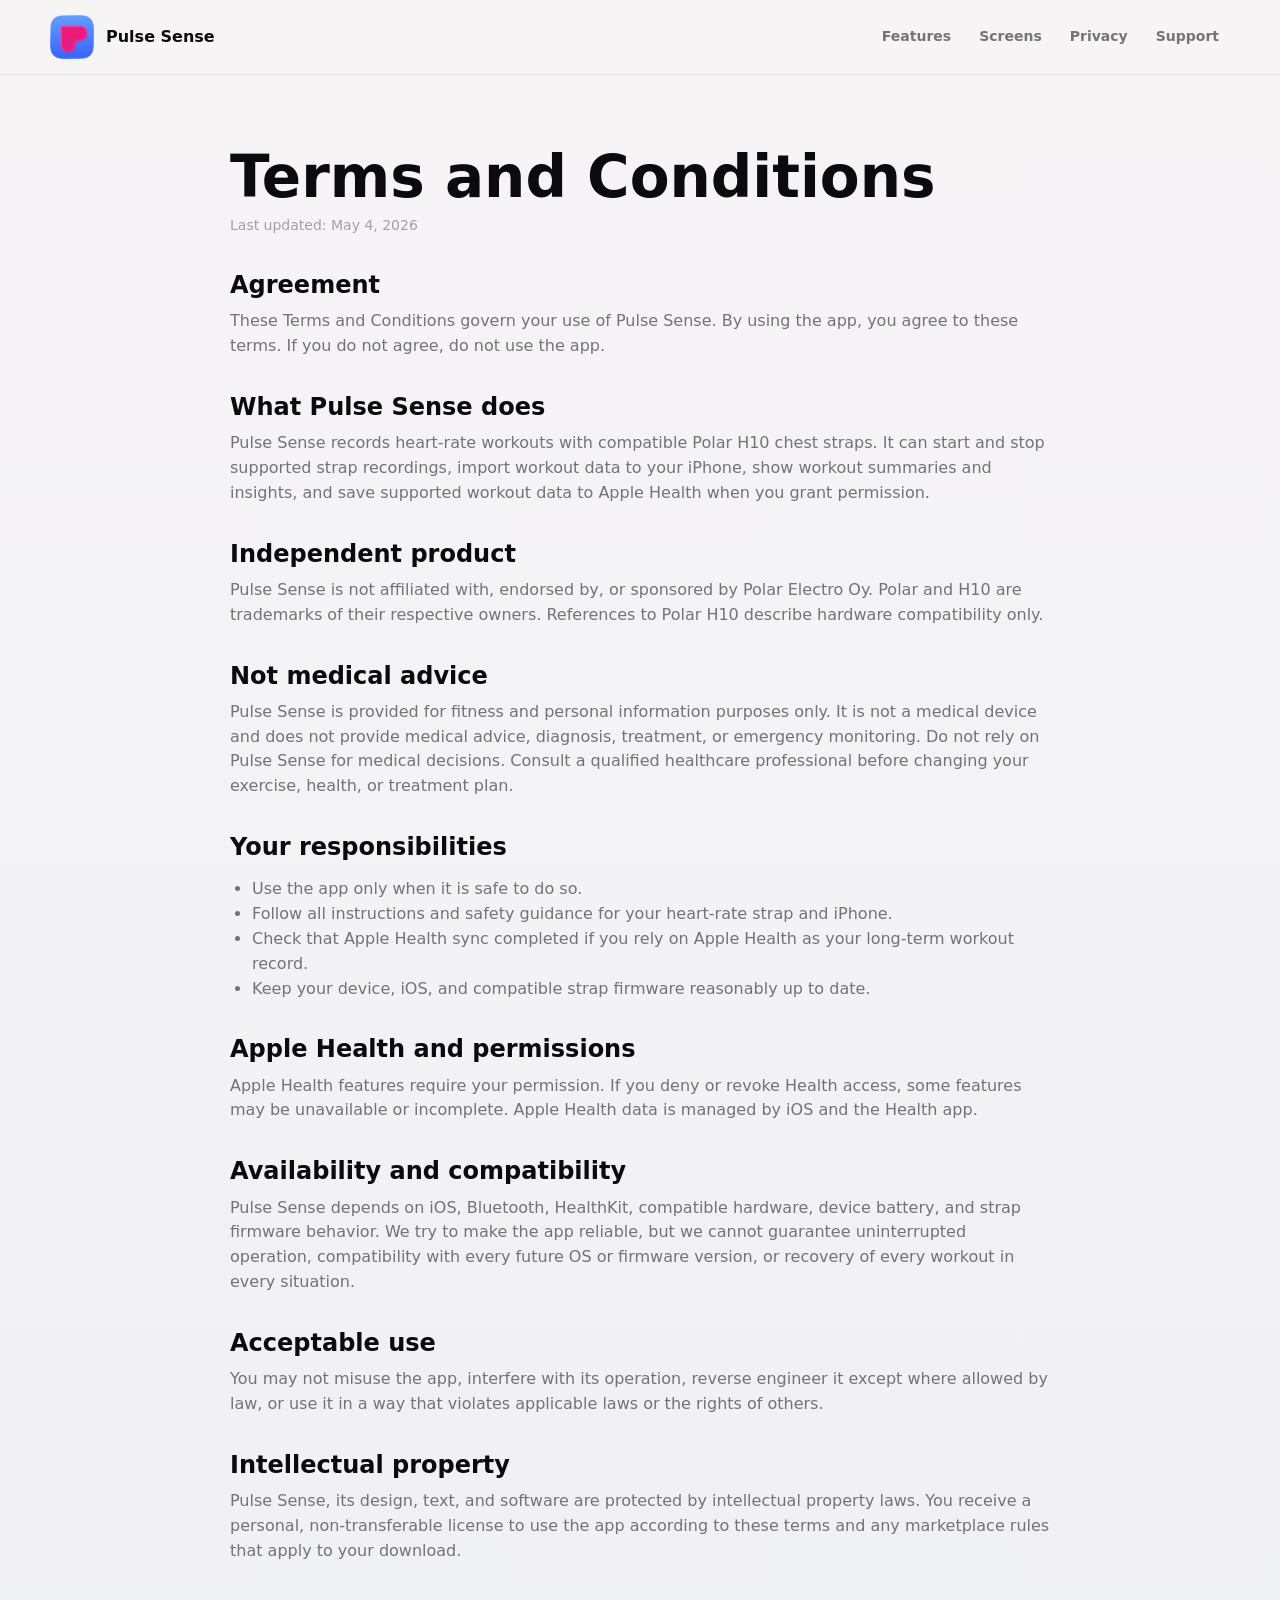
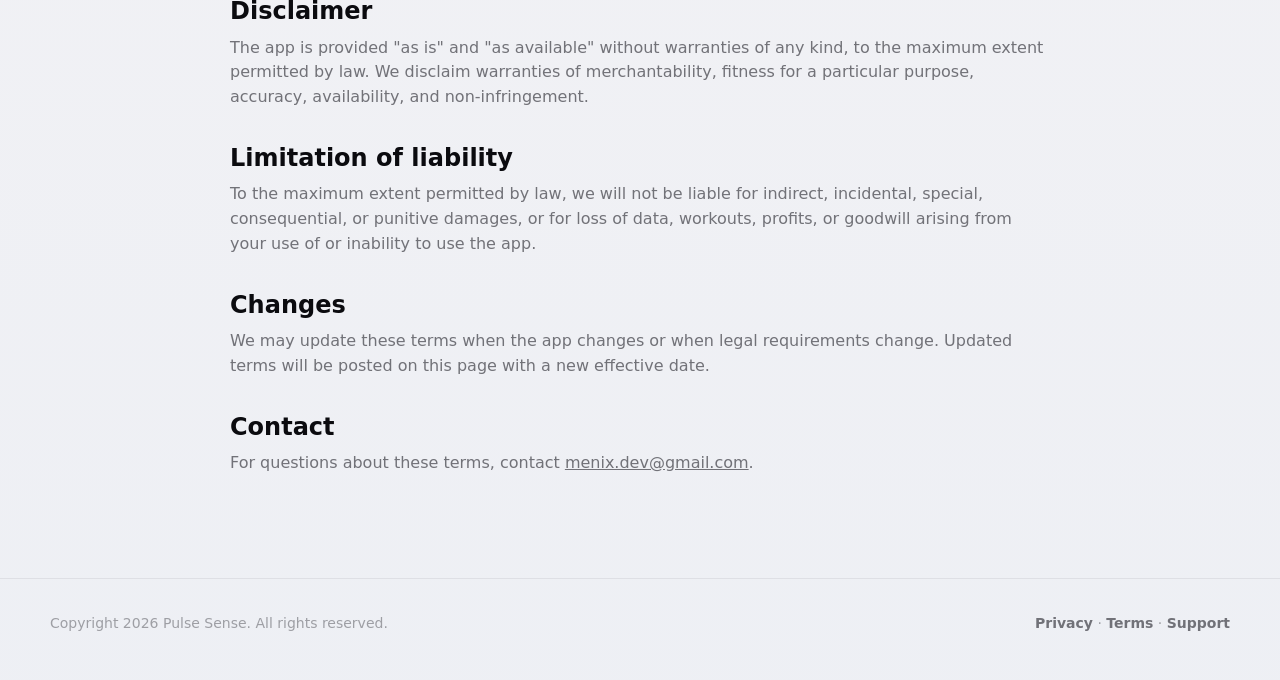
==== terms.html @ 3d3b9d9e "Initial public website" ====
<!doctype html>
<html lang="en">
<head>
  <meta charset="utf-8">
  <meta name="viewport" content="width=device-width, initial-scale=1">
  <title>Terms and Conditions - Pulse Sense</title>
  <meta name="description" content="Terms and Conditions for Pulse Sense.">
  <link rel="icon" href="Pulse_sense_logo.png" type="image/png">
  <link rel="apple-touch-icon" href="Pulse_sense_logo.png">
  <link rel="stylesheet" href="styles.css">
</head>
<body>
  <header class="topbar">
    <div class="shell nav">
      <a class="brand" href="index.html" aria-label="Pulse Sense home">
        <img class="brand-logo" src="Pulse_sense_logo.png" alt="" width="44" height="44">
        <span>Pulse Sense</span>
      </a>
      <nav class="links" aria-label="Primary navigation">
        <a href="index.html#features">Features</a>
        <a href="index.html#screens">Screens</a>
        <a href="privacy.html">Privacy</a>
        <a href="support.html">Support</a>
      </nav>
    </div>
  </header>

  <main class="shell legal">
    <h1>Terms and Conditions</h1>
    <p class="updated">Last updated: May 4, 2026</p>

    <h2>Agreement</h2>
    <p>These Terms and Conditions govern your use of Pulse Sense. By using the app, you agree to these terms. If you do not agree, do not use the app.</p>

    <h2>What Pulse Sense does</h2>
    <p>Pulse Sense records heart-rate workouts with compatible Polar H10 chest straps. It can start and stop supported strap recordings, import workout data to your iPhone, show workout summaries and insights, and save supported workout data to Apple Health when you grant permission.</p>

    <h2>Independent product</h2>
    <p>Pulse Sense is not affiliated with, endorsed by, or sponsored by Polar Electro Oy. Polar and H10 are trademarks of their respective owners. References to Polar H10 describe hardware compatibility only.</p>

    <h2>Not medical advice</h2>
    <p>Pulse Sense is provided for fitness and personal information purposes only. It is not a medical device and does not provide medical advice, diagnosis, treatment, or emergency monitoring. Do not rely on Pulse Sense for medical decisions. Consult a qualified healthcare professional before changing your exercise, health, or treatment plan.</p>

    <h2>Your responsibilities</h2>
    <ul>
      <li>Use the app only when it is safe to do so.</li>
      <li>Follow all instructions and safety guidance for your heart-rate strap and iPhone.</li>
      <li>Check that Apple Health sync completed if you rely on Apple Health as your long-term workout record.</li>
      <li>Keep your device, iOS, and compatible strap firmware reasonably up to date.</li>
    </ul>

    <h2>Apple Health and permissions</h2>
    <p>Apple Health features require your permission. If you deny or revoke Health access, some features may be unavailable or incomplete. Apple Health data is managed by iOS and the Health app.</p>

    <h2>Availability and compatibility</h2>
    <p>Pulse Sense depends on iOS, Bluetooth, HealthKit, compatible hardware, device battery, and strap firmware behavior. We try to make the app reliable, but we cannot guarantee uninterrupted operation, compatibility with every future OS or firmware version, or recovery of every workout in every situation.</p>

    <h2>Acceptable use</h2>
    <p>You may not misuse the app, interfere with its operation, reverse engineer it except where allowed by law, or use it in a way that violates applicable laws or the rights of others.</p>

    <h2>Intellectual property</h2>
    <p>Pulse Sense, its design, text, and software are protected by intellectual property laws. You receive a personal, non-transferable license to use the app according to these terms and any marketplace rules that apply to your download.</p>

    <h2>Disclaimer</h2>
    <p>The app is provided "as is" and "as available" without warranties of any kind, to the maximum extent permitted by law. We disclaim warranties of merchantability, fitness for a particular purpose, accuracy, availability, and non-infringement.</p>

    <h2>Limitation of liability</h2>
    <p>To the maximum extent permitted by law, we will not be liable for indirect, incidental, special, consequential, or punitive damages, or for loss of data, workouts, profits, or goodwill arising from your use of or inability to use the app.</p>

    <h2>Changes</h2>
    <p>We may update these terms when the app changes or when legal requirements change. Updated terms will be posted on this page with a new effective date.</p>

    <h2>Contact</h2>
    <p>For questions about these terms, contact <a href="mailto:menix.dev@gmail.com">menix.dev@gmail.com</a>.</p>
  </main>

  <footer class="footer">
    <div class="shell footer-row">
      <span>Copyright 2026 Pulse Sense. All rights reserved.</span>
      <span><a href="privacy.html">Privacy</a> · <a href="terms.html">Terms</a> · <a href="support.html">Support</a></span>
    </div>
  </footer>
</body>
</html>
---- styles.css ----
:root {
  color-scheme: light;

  /* Exact PulseSenseTheme.swift palette. */
  --accent-start: #e43653;
  --accent-end: #e2387a;
  --zone-1: #2eb5e0;
  --zone-2: #3dc9a8;
  --zone-3: #edb431;
  --zone-4: #e8534e;
  --zone-5: #a360e8;
  --good: #30b853;
  --warn: #f09a28;
  --danger: #ff3b30;
  --health-pink: #ff375f;

  --bg: #f4f4f7;
  --bg-top: #f7f4f5;
  --bg-bottom: #edeff4;
  --card: #fefeff;
  --ink: #0b0b0f;
  --text-2: rgba(60, 60, 67, 0.70);
  --text-3: rgba(60, 60, 67, 0.45);
  --separator: rgba(60, 60, 67, 0.09);
  --border-strong: rgba(11, 11, 15, 0.12);
  --hairline: rgba(11, 11, 15, 0.10);
  --shadow: 0 18px 42px rgba(16, 18, 36, 0.14);
  --soft-shadow: 0 10px 28px rgba(16, 18, 36, 0.08);
  --radius: 24px;
}

* {
  box-sizing: border-box;
}

html {
  scroll-behavior: smooth;
}

body {
  margin: 0;
  background:
    linear-gradient(180deg, rgba(247, 244, 245, 0.82), rgba(237, 239, 244, 0.92)),
    var(--bg);
  color: var(--ink);
  font-family: ui-sans-serif, system-ui, -apple-system, BlinkMacSystemFont, "SF Pro Text", "Segoe UI", sans-serif;
  line-height: 1.55;
  text-rendering: optimizeLegibility;
}

a {
  color: inherit;
}

a:focus-visible,
.button:focus-visible {
  outline: 3px solid rgba(46, 181, 224, 0.55);
  outline-offset: 3px;
}

img {
  display: block;
  max-width: 100%;
  height: auto;
}

.shell {
  width: min(1180px, calc(100% - 44px));
  margin: 0 auto;
}

.topbar {
  position: sticky;
  top: 0;
  z-index: 20;
  background: rgba(247, 244, 245, 0.86);
  border-bottom: 1px solid rgba(60, 60, 67, 0.10);
  backdrop-filter: blur(22px);
}

.nav {
  min-height: 74px;
  display: flex;
  align-items: center;
  justify-content: space-between;
  gap: 24px;
}

.brand {
  display: inline-flex;
  align-items: center;
  gap: 12px;
  text-decoration: none;
  font-weight: 760;
  letter-spacing: 0;
}

.brand-logo {
  width: 44px;
  height: 44px;
  border-radius: 12px;
}

.links {
  display: flex;
  align-items: center;
  justify-content: flex-end;
  gap: 6px;
  flex-wrap: wrap;
}

.links a {
  color: var(--text-2);
  text-decoration: none;
  font-size: 14px;
  font-weight: 680;
  padding: 9px 11px;
  border-radius: 999px;
}

.links a:hover {
  color: var(--ink);
  background: rgba(11, 11, 15, 0.055);
}

.hero {
  position: relative;
  overflow: hidden;
  padding: clamp(56px, 8vw, 112px) 0 clamp(56px, 7vw, 92px);
}

.hero::before {
  content: "";
  position: absolute;
  inset: -20% -10% auto auto;
  width: min(760px, 75vw);
  aspect-ratio: 1;
  background: radial-gradient(circle, rgba(226, 56, 122, 0.10), rgba(228, 54, 83, 0.035) 42%, transparent 68%);
  pointer-events: none;
}

.hero-grid {
  position: relative;
  display: grid;
  grid-template-columns: minmax(0, 0.92fr) minmax(360px, 1.08fr);
  align-items: center;
  gap: clamp(36px, 6vw, 84px);
}

.hero-copy {
  max-width: 660px;
}

.eyebrow,
.section-kicker {
  display: inline-flex;
  align-items: center;
  gap: 9px;
  margin: 0 0 18px;
  color: var(--text-2);
  font-size: 13px;
  font-weight: 780;
  letter-spacing: 0;
}

.status-dot {
  width: 9px;
  height: 9px;
  border-radius: 999px;
  background: var(--good);
}

h1,
h2,
h3,
p {
  margin-top: 0;
}

h1 {
  max-width: 720px;
  margin-bottom: 22px;
  font-size: clamp(48px, 6.6vw, 88px);
  line-height: 0.96;
  letter-spacing: 0;
}

h2 {
  margin-bottom: 18px;
  font-size: clamp(34px, 4.6vw, 62px);
  line-height: 1.02;
  letter-spacing: 0;
}

h3 {
  margin-bottom: 8px;
  font-size: 20px;
  line-height: 1.18;
  letter-spacing: 0;
}

.lead {
  max-width: 650px;
  margin-bottom: 30px;
  color: var(--text-2);
  font-size: clamp(18px, 2vw, 22px);
  line-height: 1.43;
}

.actions {
  display: flex;
  align-items: center;
  flex-wrap: wrap;
  gap: 12px;
}

.actions.compact {
  margin-top: 24px;
}

.button {
  display: inline-flex;
  align-items: center;
  justify-content: center;
  min-height: 48px;
  padding: 0 19px;
  border: 1px solid transparent;
  border-radius: 999px;
  font-size: 15px;
  font-weight: 780;
  text-decoration: none;
  white-space: nowrap;
  transition: background-color 160ms ease, border-color 160ms ease, transform 160ms ease;
}

.button.primary {
  color: #fff9fb;
  background: var(--ink);
  border-color: var(--ink);
}

.button.primary:hover {
  transform: translateY(-1px);
  background: #24242a;
  border-color: #24242a;
}

.button.secondary {
  color: var(--ink);
  background: transparent;
  border-color: var(--hairline);
}

.button.secondary:hover {
  background: rgba(254, 254, 255, 0.55);
  border-color: rgba(11, 11, 15, 0.18);
}

.button.large {
  min-height: 54px;
  padding-inline: 24px;
}

.hero-signals {
  display: grid;
  grid-template-columns: repeat(3, minmax(0, 1fr));
  gap: 18px;
  margin: 38px 0 0;
  padding: 24px 0 0;
  border-top: 1px solid var(--separator);
  list-style: none;
}

.hero-signals li {
  min-width: 0;
}

.hero-signals strong {
  display: block;
  margin-bottom: 4px;
  font-size: 14px;
  font-weight: 820;
}

.hero-signals span {
  display: block;
  color: var(--text-2);
  font-size: 13px;
  line-height: 1.4;
}

.hero-showcase {
  position: relative;
  min-height: clamp(560px, 72vw, 760px);
}

.phone-shot {
  position: absolute;
  margin: 0;
  overflow: visible;
}

.phone-shot img {
  display: block;
  width: 100%;
  height: auto;
}

.main-shot {
  width: min(345px, 54vw);
  right: 24%;
  top: 0;
  z-index: 2;
}

.side-shot {
  width: min(285px, 44vw);
  right: 0;
  top: 104px;
  z-index: 1;
  transform: rotate(3deg);
}

.section {
  padding: clamp(58px, 8vw, 104px) 0;
}

.split {
  display: grid;
  grid-template-columns: 190px minmax(0, 1fr);
  gap: clamp(24px, 5vw, 72px);
  align-items: start;
}

.split p,
.section-header p,
.download-panel p,
.legal p,
.legal li {
  color: var(--text-2);
}

.feature-band {
  background: rgba(254, 254, 255, 0.22);
  border-top: 1px solid var(--separator);
  border-bottom: 1px solid var(--separator);
}

.feature-list {
  margin-top: 42px;
  border-top: 1px solid var(--separator);
}

.feature-row {
  display: grid;
  grid-template-columns: 190px minmax(0, 1fr);
  gap: clamp(24px, 5vw, 72px);
  align-items: start;
  margin: 0;
  padding: 28px 0;
  border-bottom: 1px solid var(--separator);
}

.feature-index {
  color: var(--accent-start);
  font-size: 13px;
  font-weight: 840;
}

.feature-row h3 {
  max-width: 720px;
  font-size: clamp(24px, 3vw, 36px);
}

.feature-row p {
  max-width: 660px;
  margin: 0;
  color: var(--text-2);
  font-size: 17px;
  line-height: 1.55;
}

.screens-section {
  overflow: hidden;
  background:
    linear-gradient(180deg, rgba(254, 254, 255, 0.0), rgba(254, 254, 255, 0.24)),
    var(--bg);
}

.section-header {
  margin-bottom: 28px;
}

.section-header h2 {
  max-width: 760px;
}

.screen-gallery {
  display: grid;
  grid-template-columns: repeat(3, minmax(0, 1fr));
  gap: clamp(18px, 3vw, 34px);
  align-items: start;
  width: min(1180px, calc(100% - 44px));
  margin: 0 auto;
  padding: 8px 0 12px;
}

.screen-tile {
  display: flex;
  flex-direction: column;
  align-items: center;
  min-width: 0;
  margin: 0;
}

.screen-tile:nth-child(2),
.screen-tile:nth-child(5) {
  margin-top: 56px;
}

.screen-tile img {
  width: min(100%, 360px);
  height: auto;
}

.screen-tile figcaption {
  padding-top: 14px;
  color: var(--text-2);
  font-size: 13px;
  font-weight: 740;
  text-align: center;
}

.privacy-callout {
  background:
    linear-gradient(90deg, rgba(228, 54, 83, 0.045), rgba(163, 96, 232, 0.04)),
    rgba(254, 254, 255, 0.22);
  border-top: 1px solid var(--separator);
  border-bottom: 1px solid var(--separator);
}

.download-panel {
  padding: clamp(48px, 7vw, 78px) 0;
}

.download-grid {
  display: grid;
  grid-template-columns: minmax(0, 1fr) auto;
  gap: 28px;
  align-items: center;
  padding: clamp(26px, 5vw, 44px);
  border: 1px solid var(--hairline);
  border-radius: 28px;
  background: rgba(254, 254, 255, 0.54);
}

.download-grid h2 {
  margin-bottom: 10px;
}

.download-grid p {
  max-width: 720px;
  margin-bottom: 0;
  font-size: 18px;
}

.legal {
  max-width: 820px;
  padding: clamp(44px, 7vw, 72px) 0 86px;
}

.legal h1 {
  margin-bottom: 8px;
  font-size: clamp(38px, 5vw, 58px);
  line-height: 1.04;
}

.legal .updated {
  margin-bottom: 32px;
  color: var(--text-3);
  font-size: 14px;
}

.legal h2 {
  margin-top: 34px;
  margin-bottom: 10px;
  font-size: 24px;
  line-height: 1.18;
}

.legal h3 {
  margin: 24px 0 8px;
  font-size: 18px;
}

.legal ul {
  padding-left: 22px;
}

.notice {
  padding: 18px 20px;
  border: 1px solid rgba(228, 54, 83, 0.16);
  border-radius: 20px;
  background: rgba(228, 54, 83, 0.075);
}

.notice p {
  margin: 0;
}

.footer {
  border-top: 1px solid var(--separator);
  padding: 34px 0 46px;
  color: var(--text-3);
  font-size: 14px;
}

.footer-row {
  display: flex;
  justify-content: space-between;
  gap: 20px;
  flex-wrap: wrap;
}

.footer a {
  color: var(--text-2);
  font-weight: 680;
  text-decoration: none;
}

@media (max-width: 920px) {
  .hero-grid,
  .split,
  .download-grid {
    grid-template-columns: 1fr;
  }

  .hero-showcase {
    min-height: 650px;
  }

  .main-shot {
    left: 3%;
    right: auto;
  }

  .side-shot {
    right: 3%;
    top: 88px;
  }

  .hero-signals {
    grid-template-columns: 1fr;
  }

  .feature-row {
    grid-template-columns: 1fr;
    gap: 10px;
  }

  .download-grid .button {
    justify-self: start;
  }

  .screen-gallery {
    grid-template-columns: repeat(3, minmax(0, 1fr));
  }

  .screen-tile:nth-child(2),
  .screen-tile:nth-child(5) {
    margin-top: 0;
  }
}

@media (max-width: 620px) {
  .shell,
  .screen-gallery {
    width: min(100% - 28px, 1180px);
  }

  .nav {
    min-height: auto;
    align-items: flex-start;
    flex-direction: column;
    padding: 14px 0;
  }

  .links {
    justify-content: flex-start;
  }

  .links a {
    padding-left: 0;
    padding-right: 12px;
  }

  .hero {
    padding-top: 42px;
  }

  h1 {
    font-size: 46px;
  }

  .actions,
  .actions .button,
  .download-grid .button {
    width: 100%;
  }

  .hero-showcase {
    min-height: 540px;
  }

  .main-shot {
    width: min(246px, 62vw);
  }

  .side-shot {
    width: min(210px, 52vw);
    top: 76px;
  }

  .screen-gallery {
    grid-template-columns: 1fr;
    gap: 12px;
  }

  .screen-tile img {
    width: min(100%, 360px);
    height: auto;
    margin: 0 auto;
  }

  .screen-tile figcaption {
    padding-top: 9px;
    font-size: 12px;
  }
}
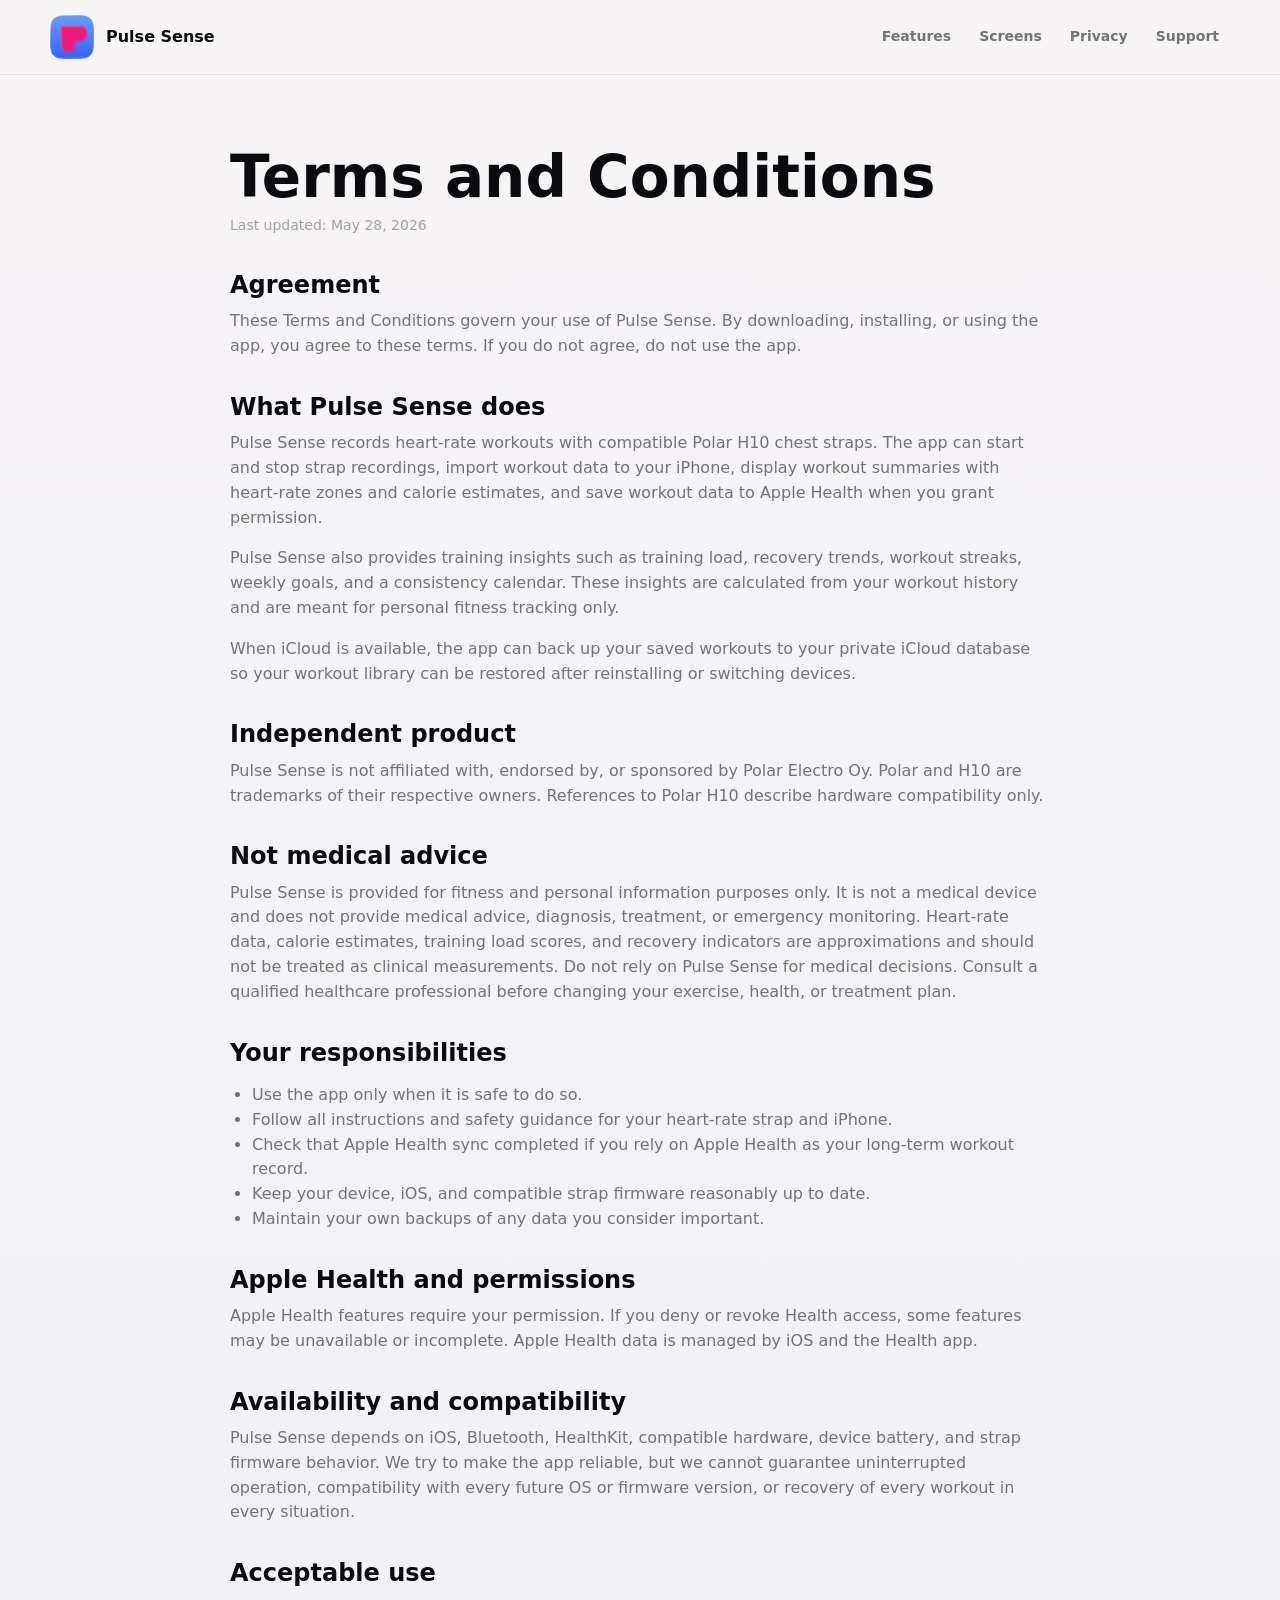
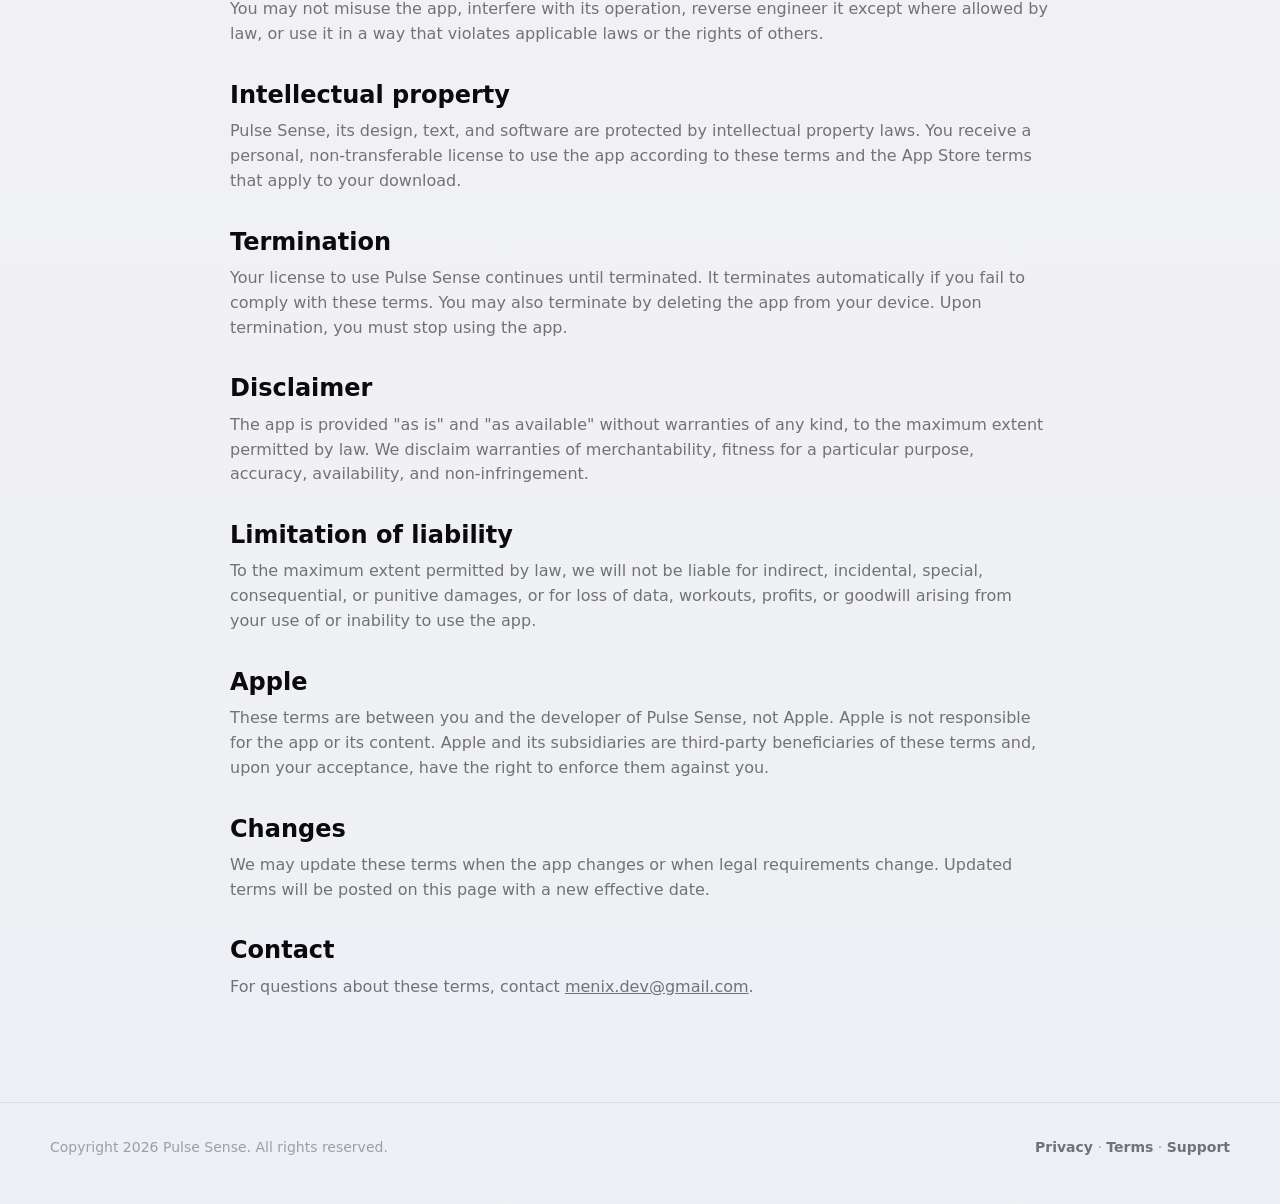
==== commit 7a5a133f: "Update terms and conditions for App Store release Expand app description to cover all current featur" ====
--- a/terms.html
+++ b/terms.html
@@ -27,19 +27,21 @@
 
   <main class="shell legal">
     <h1>Terms and Conditions</h1>
-    <p class="updated">Last updated: May 4, 2026</p>
+    <p class="updated">Last updated: May 28, 2026</p>
 
     <h2>Agreement</h2>
-    <p>These Terms and Conditions govern your use of Pulse Sense. By using the app, you agree to these terms. If you do not agree, do not use the app.</p>
+    <p>These Terms and Conditions govern your use of Pulse Sense. By downloading, installing, or using the app, you agree to these terms. If you do not agree, do not use the app.</p>
 
     <h2>What Pulse Sense does</h2>
-    <p>Pulse Sense records heart-rate workouts with compatible Polar H10 chest straps. It can start and stop supported strap recordings, import workout data to your iPhone, show workout summaries and insights, and save supported workout data to Apple Health when you grant permission.</p>
+    <p>Pulse Sense records heart-rate workouts with compatible Polar H10 chest straps. The app can start and stop strap recordings, import workout data to your iPhone, display workout summaries with heart-rate zones and calorie estimates, and save workout data to Apple Health when you grant permission.</p>
+    <p>Pulse Sense also provides training insights such as training load, recovery trends, workout streaks, weekly goals, and a consistency calendar. These insights are calculated from your workout history and are meant for personal fitness tracking only.</p>
+    <p>When iCloud is available, the app can back up your saved workouts to your private iCloud database so your workout library can be restored after reinstalling or switching devices.</p>
 
     <h2>Independent product</h2>
     <p>Pulse Sense is not affiliated with, endorsed by, or sponsored by Polar Electro Oy. Polar and H10 are trademarks of their respective owners. References to Polar H10 describe hardware compatibility only.</p>
 
     <h2>Not medical advice</h2>
-    <p>Pulse Sense is provided for fitness and personal information purposes only. It is not a medical device and does not provide medical advice, diagnosis, treatment, or emergency monitoring. Do not rely on Pulse Sense for medical decisions. Consult a qualified healthcare professional before changing your exercise, health, or treatment plan.</p>
+    <p>Pulse Sense is provided for fitness and personal information purposes only. It is not a medical device and does not provide medical advice, diagnosis, treatment, or emergency monitoring. Heart-rate data, calorie estimates, training load scores, and recovery indicators are approximations and should not be treated as clinical measurements. Do not rely on Pulse Sense for medical decisions. Consult a qualified healthcare professional before changing your exercise, health, or treatment plan.</p>
 
     <h2>Your responsibilities</h2>
     <ul>
@@ -47,6 +49,7 @@
       <li>Follow all instructions and safety guidance for your heart-rate strap and iPhone.</li>
       <li>Check that Apple Health sync completed if you rely on Apple Health as your long-term workout record.</li>
       <li>Keep your device, iOS, and compatible strap firmware reasonably up to date.</li>
+      <li>Maintain your own backups of any data you consider important.</li>
     </ul>
 
     <h2>Apple Health and permissions</h2>
@@ -59,13 +62,19 @@
     <p>You may not misuse the app, interfere with its operation, reverse engineer it except where allowed by law, or use it in a way that violates applicable laws or the rights of others.</p>
 
     <h2>Intellectual property</h2>
-    <p>Pulse Sense, its design, text, and software are protected by intellectual property laws. You receive a personal, non-transferable license to use the app according to these terms and any marketplace rules that apply to your download.</p>
+    <p>Pulse Sense, its design, text, and software are protected by intellectual property laws. You receive a personal, non-transferable license to use the app according to these terms and the App Store terms that apply to your download.</p>
+
+    <h2>Termination</h2>
+    <p>Your license to use Pulse Sense continues until terminated. It terminates automatically if you fail to comply with these terms. You may also terminate by deleting the app from your device. Upon termination, you must stop using the app.</p>
 
     <h2>Disclaimer</h2>
     <p>The app is provided "as is" and "as available" without warranties of any kind, to the maximum extent permitted by law. We disclaim warranties of merchantability, fitness for a particular purpose, accuracy, availability, and non-infringement.</p>
 
     <h2>Limitation of liability</h2>
     <p>To the maximum extent permitted by law, we will not be liable for indirect, incidental, special, consequential, or punitive damages, or for loss of data, workouts, profits, or goodwill arising from your use of or inability to use the app.</p>
+
+    <h2>Apple</h2>
+    <p>These terms are between you and the developer of Pulse Sense, not Apple. Apple is not responsible for the app or its content. Apple and its subsidiaries are third-party beneficiaries of these terms and, upon your acceptance, have the right to enforce them against you.</p>
 
     <h2>Changes</h2>
     <p>We may update these terms when the app changes or when legal requirements change. Updated terms will be posted on this page with a new effective date.</p>
